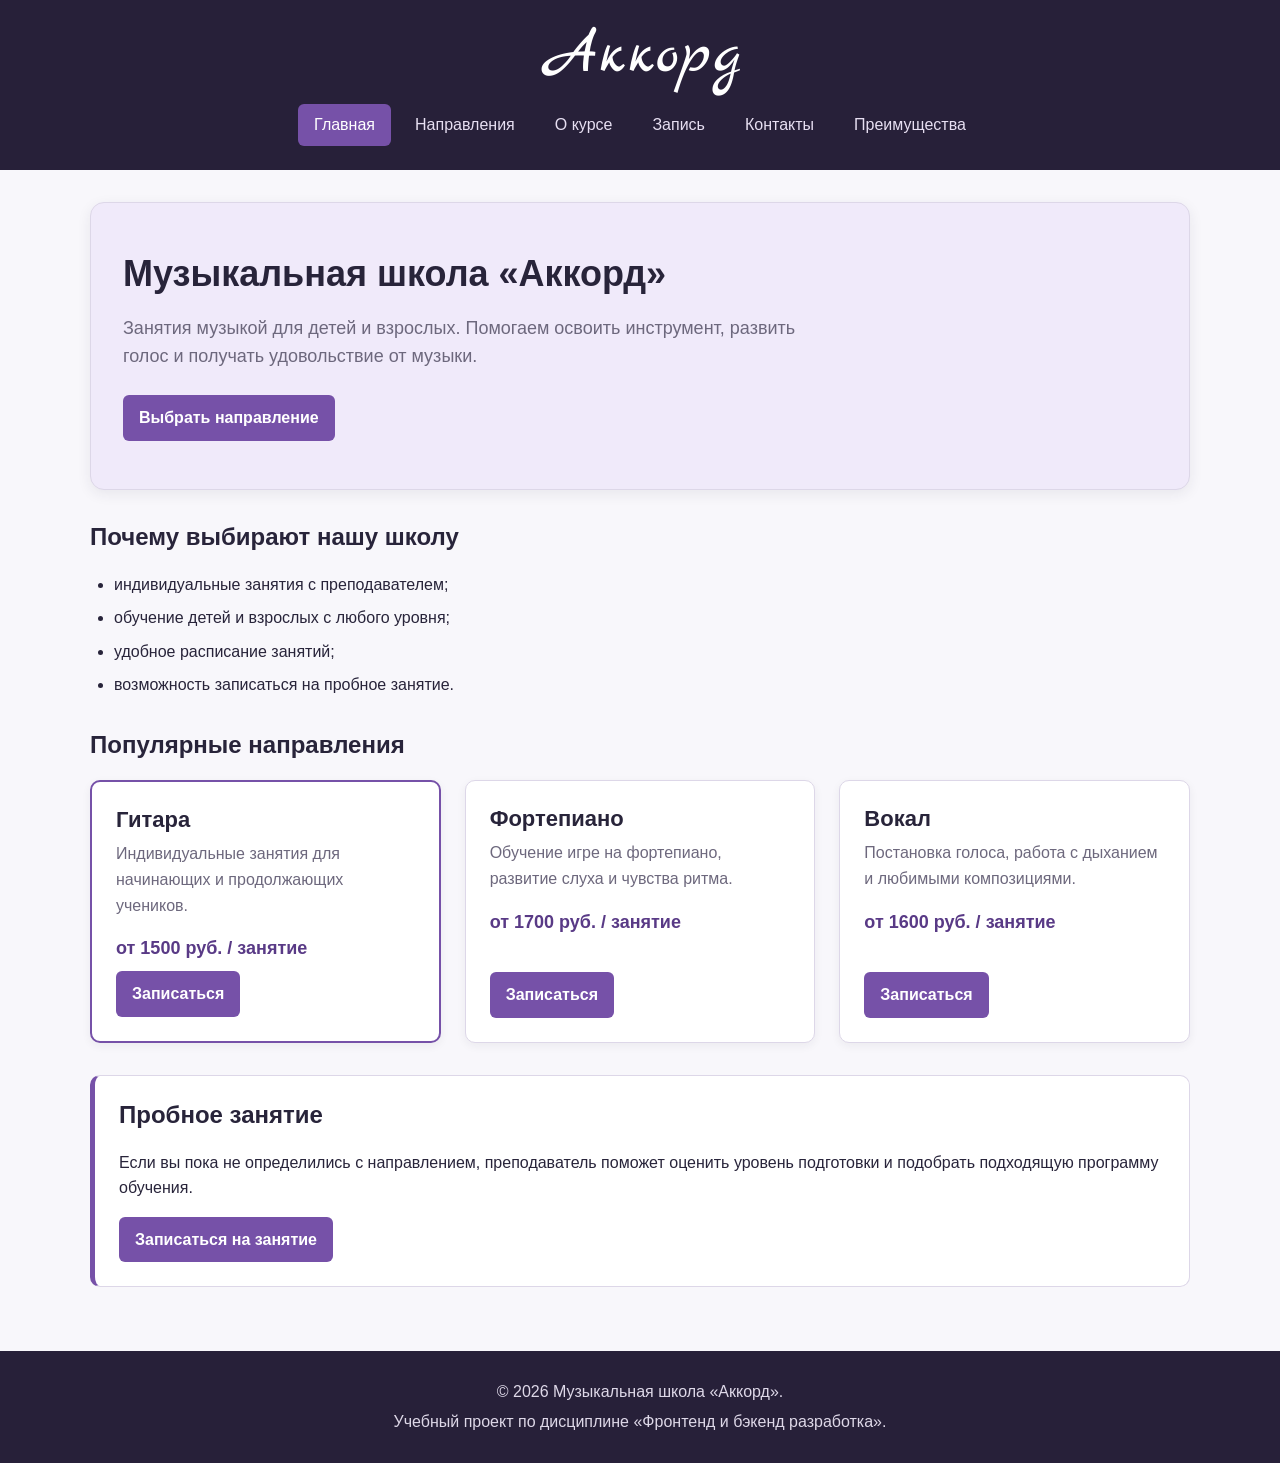
==== index.html @ 7a551390 "chore: import original KR1 school project" ====
<!DOCTYPE html>
<html lang="ru">
<head>
  <meta charset="UTF-8">
  <!-- Cтрока нужна для правильного отображения страницы на телефонах и планшетах -->
  <meta name="viewport" content="width=device-width, initial-scale=1.0">
  <meta name="description" content="Музыкальная школа Аккорд — занятия музыкой для детей и взрослых.">

  <meta property="og:type" content="website">
  <meta property="og:title" content="Музыкальная школа Аккорд">
  <meta property="og:description" content="Занятия вокалом, гитарой и фортепиано для детей и взрослых.">
  <meta property="og:image" content="https://zakhar-buldin.github.io/kr1-html-css-shop/images/guitar.jpg">

  <title>Музыкальная школа Аккорд</title>

  <!-- Подключение стилей -->
  <link rel="preconnect" href="https://fonts.googleapis.com">
  <link rel="preconnect" href="https://fonts.gstatic.com" crossorigin>
  <link
    href="https://fonts.googleapis.com/css2?family=Marck+Script&display=swap"
    rel="stylesheet"
  >

  <link rel="stylesheet" href="css/style.css">

  <!-- Подключение JavaScript-файла -->
  <!-- defer позволяет не блокировать разбор HTML и гарантирует выполнение скрипта после построения документа-->
  <script src="js/main.js" defer></script>
  
</head>
<body>
  <header class="site-header">
    <div class="site-header__inner">
      <a class="site-header__logo" href="index.html">Аккорд</a>

      <!-- Блок навигации, в котором находятся основные ссылки по сайту или странице -->
      <nav class="site-nav" aria-label="Основная навигация">
        <ul class="site-nav__list">
          <li class="site-nav__item">
            <a class="site-nav__link site-nav__link--active" href="index.html">
              Главная
            </a>
          </li>

          <li class="site-nav__item">
            <a class="site-nav__link" href="catalog.html">
              Направления
            </a>
          </li>

          <li class="site-nav__item">
            <a class="site-nav__link" href="product.html">
              О курсе
            </a>
          </li>

          <li class="site-nav__item">
            <a class="site-nav__link" href="order.html">
              Запись
            </a>
          </li>

          <li class="site-nav__item">
            <a class="site-nav__link" href="contacts.html">
              Контакты
            </a>
          </li>

          <li class="site-nav__item">
            <a class="site-nav__link" href="#advantages">
              Преимущества
            </a>
          </li>
        </ul>
      </nav>
    </div>
  </header>

  <main>
    <section class="hero">
      <h1>Музыкальная школа «Аккорд»</h1>

      <p>
        Занятия музыкой для детей и взрослых.
        Помогаем освоить инструмент, развить голос
        и получать удовольствие от музыки.
      </p>

      <a class="button button--primary" href="#popular">
        Выбрать направление
      </a>
    </section>

    <section class="section" id="advantages">
      <h2>Почему выбирают нашу школу</h2>

      <ul class="advantages-list">
        <li>индивидуальные занятия с преподавателем;</li>
        <li>обучение детей и взрослых с любого уровня;</li>
        <li>удобное расписание занятий;</li>
        <li>возможность записаться на пробное занятие.</li>
      </ul>
    </section>

    <section class="section" id="popular">
      <h2>Популярные направления</h2>

      <div class="products-grid">
        <article class="product-card product-card--featured">
          <h3 class="product-card__title">Гитара</h3>

          <p class="product-card__description">
            Индивидуальные занятия для начинающих и продолжающих учеников.
          </p>

          <p class="product-card__price">
            от 1500 руб. / занятие
          </p>

          <button
            class="button button--primary product-card__button"
            type="button"
            data-product="Гитара"
          >
            Записаться
          </button>
        </article>

        <article class="product-card">
          <h3 class="product-card__title">Фортепиано</h3>

          <p class="product-card__description">
            Обучение игре на фортепиано, развитие слуха и чувства ритма.
          </p>

          <p class="product-card__price">
            от 1700 руб. / занятие
          </p>

          <button
            class="button button--primary product-card__button"
            type="button"
            data-product="Фортепиано"
          >
            Записаться
          </button>
        </article>

        <article class="product-card">
          <h3 class="product-card__title">Вокал</h3>

          <p class="product-card__description">
            Постановка голоса, работа с дыханием и любимыми композициями.
          </p>

          <p class="product-card__price">
            от 1600 руб. / занятие
          </p>

          <button
            class="button button--primary product-card__button"
            type="button"
            data-product="Вокал"
          >
            Записаться
          </button>
        </article>
      </div>
    </section>

    <aside class="aside-info">
      <h2>Пробное занятие</h2>

      <p>
        Если вы пока не определились с направлением,
        преподаватель поможет оценить уровень подготовки
        и подобрать подходящую программу обучения.
      </p>

      <a class="button button--primary" href="order.html">
        Записаться на занятие
      </a>
    </aside>
  </main>

  <footer class="site-footer" id="contacts">
    <!-- &copy - HTML-сущность символа авторского права -->
    <p>&copy; 2026 Музыкальная школа «Аккорд».</p>
    <p>Учебный проект по дисциплине «Фронтенд и бэкенд разработка».</p>
  </footer>

  <!-- Форма записи на урок -->
  <dialog
    class="order-dialog"
    id="order-dialog"
    aria-labelledby="order-dialog-title"
  >
    <h2 class="order-dialog__title" id="order-dialog-title">
      Запись на пробное занятие
    </h2>
    
    <form class="order-form" id="order-form" action="#" method="post" novalidate>
      <input id="selected-product" name="selected-product" type="hidden">

      <div class="order-form__field">
        <label class="order-form__label" for="order-name">
          Имя
        </label>

        <input
          class="order-form__input"
          id="order-name"
          name="name"
          type="text"
          placeholder="Введите ваше имя"
          minlength="2"
          autocomplete="given-name"
          required
        >
      </div>

      <div class="order-form__field">
        <label class="order-form__label" for="order-email">
          E-mail
        </label>

        <input
          class="order-form__input"
          id="order-email"
          name="email"
          type="email"
          placeholder="example@mail.ru"
          autocomplete="email"
          required
        >
      </div>

      <div class="order-form__field">
        <label class="order-form__label" for="order-phone">
          Телефон
        </label>

        <input
          class="order-form__input"
          id="order-phone"
          name="phone"
          type="tel"
          inputmode="tel"
          placeholder="+7 (900) 000-00-00"
          pattern="^\+7 \(\d{3}\) \d{3}-\d{2}-\d{2}$"
          required
        >

        <small class="order-form__hint">
          Формат: +7 (900) 000-00-00
        </small>
      </div>

      <div class="order-form__field">
        <label class="order-form__label" for="order-date">
          Желаемая дата
        </label>

        <input
          class="order-form__input"
          id="order-date"
          name="date"
          type="date"
        >
      </div>

      <div class="order-form__field">
        <label class="order-form__label" for="order-topic">
          Направление
        </label>

        <select
          class="order-form__select"
          id="order-topic"
          name="topic"
          required
        >
          <option value="">Выберите направление</option>
          <option value="guitar">Гитара</option>
          <option value="piano">Фортепиано</option>
          <option value="vocal">Вокал</option>
        </select>
      </div>

      <div class="order-form__field">
        <label class="order-form__label" for="order-comment">
          Комментарий
        </label>

        <textarea
          class="order-form__textarea"
          id="order-comment"
          name="comment"
          rows="4"
          placeholder="Укажите дополнительную информацию"
        ></textarea>
      </div>

      <div class="order-form__field">
        <label class="order-form__label" for="order-agreement">
          <input
            class="order-form__checkbox"
            id="order-agreement"
            name="agreement"
            type="checkbox"
            required
          >
          Я согласен на обработку данных
        </label>
      </div>

      <div class="order-form__actions">
        <button
          class="button button--secondary"
          type="button"
          id="close-order-dialog"
        >
          Закрыть
        </button>

        <button class="button button--primary" type="submit">
          Отправить заявку
        </button>
      </div>
    </form>
  </dialog>

  <p class="success-message" id="success-message" hidden>
    Заявка успешно отправлена!
  </p>
</body>
</html>
---- css/style.css ----
/* ===============================
   1. Переменные проекта
   =============================== */

:root {
  /* Основные цвета проекта */
  --color-bg: #f8f7fb;
  --color-text: #28243a;
  --color-muted: #6d687d;
  --color-primary: #7651a8;
  --color-primary-dark: #593a86;
  --color-border: #ddd7e8;
  --color-surface: #ffffff;
  --color-surface-accent: #f0eafa;
  --color-header: #272039;
  --color-danger: #b00020;
  --color-success: #168a2f;
  --color-success-bg: #eefaf0;
  --color-white: #ffffff;

  /* Отступы */
  --space-xs: 4px;
  --space-sm: 8px;
  --space-md: 16px;
  --space-lg: 24px;
  --space-xl: 32px;

  /* Скругления */
  --radius-sm: 6px;
  --radius-md: 10px;
  --radius-lg: 14px;

  /* Размеры */
  --container-width: 1100px;
}


/* ===============================
   2. Базовые стили
   =============================== */

/* '*' - это универсальный селектор, то есть применяется ко всем элементам. */
* {
  box-sizing: border-box;
}

html {
  scroll-behavior: smooth;
}

body {
  margin: 0;
  font-family: Arial, sans-serif;
  line-height: 1.6;
  color: var(--color-text);
  background-color: var(--color-bg);
}

main {
  padding: var(--space-xl) var(--space-lg);
}

h1,
h2,
h3 {
  line-height: 1.25;
}

h1 {
  margin-top: 0;
}

img {
  max-width: 100%;
}


/* ===============================
   3. Шапка и навигация
   =============================== */

.site-header {
  padding: var(--space-lg);
  background-color: var(--color-header);
}

.site-header__inner {
  max-width: var(--container-width);
  margin: 0 auto;
}

.site-header__logo {
  display: block;
  margin-bottom: var(--space-md);
  font-family: "Marck Script", cursive;
  font-size: 64px;
  line-height: 1;
  font-weight: 400;
  color: var(--color-white);
  text-align: center;
  text-decoration: none;
}

.site-header__logo:hover {
  color: var(--color-white);
  opacity: 0.95;
}

/* Flexbox удобен для навигации, 
   потому что пункты меню можно располагать в одну строку и выравнивать по центру.*/
.site-nav__list {
  display: flex;
  flex-wrap: wrap;
  justify-content: center;
  align-items: center;
  gap: var(--space-sm);
  padding: 0;
  margin: 0;
  list-style: none;
}

.site-nav__item {
  display: block;
}

.site-nav__link {
  display: inline-block;
  padding: var(--space-sm) var(--space-md);
  color: #e7dff2;
  text-decoration: none;
  border-radius: var(--radius-sm);
}

/* :hover срабатывает при наведении мыши. */
.site-nav__link:hover {
  color: var(--color-white);
  background-color: var(--color-primary);
}

/* :focus-visible показывает фокус, например при навигации клавишей Tab. */
.site-nav__link:focus-visible {
  outline: 2px solid var(--color-white);
  outline-offset: 3px;
}

.site-nav__link--active {
  color: var(--color-white);
  background-color: var(--color-primary);
}


/* ===============================
   4. Общие элементы интерфейса
   =============================== */

a {
  color: var(--color-primary);
}

a:hover {
  color: var(--color-primary-dark);
}

a:focus-visible {
  outline: 2px solid var(--color-primary);
  outline-offset: 3px;
}

.button {
  display: inline-block;
  padding: 10px var(--space-md);
  font: inherit;
  font-weight: 600;
  text-align: center;
  text-decoration: none;
  border: none;
  border-radius: var(--radius-sm);
  cursor: pointer;
}

.button--primary {
  color: var(--color-white);
  background-color: var(--color-primary);
}

.button--primary:hover {
  color: var(--color-white);
  background-color: var(--color-primary-dark);
}

.button--secondary {
  color: var(--color-primary);
  background-color: var(--color-white);
  border: 1px solid var(--color-primary);
}

.button--secondary:hover {
  color: var(--color-white);
  background-color: var(--color-primary);
}

.button:focus-visible {
  outline: 2px solid var(--color-primary);
  outline-offset: 3px;
}

.button:disabled,
.button--disabled {
  opacity: 0.6;
  cursor: not-allowed;
}


/* ===============================
   5. Основные блоки страницы
   =============================== */

.hero {
  max-width: var(--container-width);
  margin: 0 auto var(--space-xl);
  padding: 48px var(--space-xl);
  background-color: var(--color-surface-accent);
  border: 1px solid var(--color-border);
  border-radius: var(--radius-lg);
  box-shadow: 0 4px 14px rgba(40, 36, 58, 0.08);
}

.hero h1 {
  margin-bottom: var(--space-md);
  font-size: 36px;
}

.hero p {
  max-width: 700px;
  margin-bottom: var(--space-lg);
  color: var(--color-muted);
  font-size: 18px;
}

.section {
  max-width: var(--container-width);
  margin: 0 auto var(--space-xl);
}

.section h1,
.section h2 {
  margin-top: 0;
}

.advantages-list {
  padding-left: var(--space-lg);
}

.advantages-list li {
  margin-bottom: var(--space-sm);
}

.aside-info {
  max-width: var(--container-width);
  margin: 0 auto var(--space-xl);
  padding: var(--space-lg);
  border: 1px solid var(--color-border);
  border-left: 5px solid var(--color-primary);
  border-radius: var(--radius-md);
  background-color: var(--color-surface);
}

.aside-info h2 {
  margin-top: 0;
}


/* ===============================
   6. Карточки направлений
   =============================== */

/* grid создаёт три одинаковых столбца для карточек. 1fr — одна доля свободного пространства */
.products-grid {
  display: grid;
  grid-template-columns: repeat(3, 1fr);
  gap: var(--space-lg);
}

.product-card {
  display: flex;
  flex-direction: column;
  gap: var(--space-sm);
  padding: var(--space-lg);
  border: 1px solid var(--color-border);
  border-radius: var(--radius-md);
  background-color: var(--color-surface);
  box-shadow: 0 3px 10px rgba(40, 36, 58, 0.06);
}

.product-card:hover {
  border-color: var(--color-primary);
  box-shadow: 0 5px 14px rgba(40, 36, 58, 0.12);
}

.product-card--featured {
  border: 2px solid var(--color-primary);
}

.product-card__title {
  margin: 0;
  font-size: 22px;
}

.product-card__description {
  margin: 0;
  color: var(--color-muted);
}

.product-card__price {
  margin: var(--space-sm) 0 0;
  font-size: 18px;
  font-weight: 700;
  color: var(--color-primary-dark);
}

.product-card__button {
  margin-top: auto;
  align-self: flex-start;
}


/* ===============================
   7. Хлебные крошки
   =============================== */

.breadcrumbs {
  max-width: var(--container-width);
  margin: 0 auto var(--space-lg);
  font-size: 14px;
  color: var(--color-muted);
}

.breadcrumbs__link {
  color: var(--color-primary);
}

.breadcrumbs__current::before {
  content: " / ";
  color: var(--color-muted);
}


/* ===============================
   8. Каталог
   =============================== */

.catalog-layout {
  max-width: var(--container-width);
  margin: 0 auto var(--space-xl);
  display: grid;
  grid-template-columns: 260px 1fr;
  grid-template-areas: "filters products";
  gap: var(--space-lg);
}

.catalog-filters {
  grid-area: filters;
  align-self: start;
  padding: var(--space-lg);
  border: 1px solid var(--color-border);
  border-radius: var(--radius-md);
  background-color: var(--color-surface);
  box-shadow: 0 3px 10px rgba(40, 36, 58, 0.06);
}

.catalog-filters__title {
  margin-top: 0;
}

.catalog-filters__form {
  display: grid;
  gap: var(--space-md);
}

.catalog-filters__group {
  margin: 0;
  padding: var(--space-md);
  border: 1px solid var(--color-border);
  border-radius: var(--radius-sm);
}

.catalog-filters__legend {
  padding: 0 var(--space-xs);
  font-weight: 700;
}

.catalog-filters__label {
  display: block;
  margin-bottom: var(--space-sm);
}

.catalog-filters__label:last-child {
  margin-bottom: 0;
}

.catalog-filters__checkbox {
  margin-right: var(--space-xs);
}

.catalog-filters__input {
  width: 100%;
  padding: 9px 10px;
  margin-bottom: var(--space-sm);
  border: 1px solid var(--color-border);
  border-radius: var(--radius-sm);
  font: inherit;
  background-color: var(--color-white);
}

.catalog-filters__input:hover {
  border-color: var(--color-primary);
}

.catalog-filters__input:focus-visible {
  outline: 2px solid var(--color-primary);
  outline-offset: 2px;
}

.catalog-layout__products {
  grid-area: products;
}

.catalog-layout__products h2 {
  margin-top: 0;
}


/* ===============================
   9. Страница курса
   =============================== */

.product-details {
  max-width: var(--container-width);
  margin: 0 auto var(--space-xl);
  padding: var(--space-lg);
  display: grid;
  grid-template-columns: 1fr 1fr;
  gap: var(--space-xl);
  border: 1px solid var(--color-border);
  border-radius: var(--radius-lg);
  background-color: var(--color-surface);
  box-shadow: 0 4px 14px rgba(40, 36, 58, 0.08);
}

/* relative = "относительно меня" */
.product-details__image-wrapper {
  position: relative;
}

.product-details__image {
  display: block;
  width: 100%;
  border-radius: var(--radius-md);
}

/* absolute = "поставь меня в конкретное место" */
/* z-index: 1 показывает бейдж поверх элемента с более низким слоем, в данном случае поверх image */
.product-details__badge {
  position: absolute;
  top: var(--space-md);
  right: var(--space-md);
  padding: 6px 10px;
  color: var(--color-white);
  font-size: 14px;
  font-weight: 700;
  background-color: var(--color-primary);
  border-radius: var(--radius-sm);
  z-index: 1;
}

.product-details__content {
  align-self: center;
}

.product-details__title {
  margin-top: 0;
  margin-bottom: var(--space-md);
}

.product-details__description {
  color: var(--color-muted);
}

.product-details__price {
  margin: var(--space-lg) 0;
  font-size: 22px;
  font-weight: 700;
  color: var(--color-primary-dark);
}


/* ===============================
   10. Таблица характеристик
   =============================== */

.product-table {
  width: 100%;
  border-collapse: collapse;
  background-color: var(--color-surface);
}

.product-table caption {
  margin-bottom: var(--space-md);
  font-weight: 700;
  text-align: left;
}

.product-table th,
.product-table td {
  padding: var(--space-md);
  border: 1px solid var(--color-border);
  text-align: left;
}

.product-table th {
  color: var(--color-white);
  background-color: var(--color-primary);
}

.product-table tbody tr:nth-child(even) {
  background-color: var(--color-surface-accent);
}


/* ===============================
   11. Форма
   =============================== */

.order-section {
  max-width: 700px;
  margin: 0 auto var(--space-xl);
}

.order-form--page {
  padding: var(--space-lg);
  border: 1px solid var(--color-border);
  border-radius: var(--radius-md);
  background-color: var(--color-surface);
  box-shadow: 0 4px 14px rgba(40, 36, 58, 0.08);
}

.order-form__field {
  margin-bottom: var(--space-md);
}

.order-form__label {
  display: block;
  margin-bottom: var(--space-xs);
  font-weight: 600;
}

.order-form__input,
.order-form__select,
.order-form__textarea {
  width: 100%;
  padding: 10px 12px;
  color: var(--color-text);
  border: 1px solid var(--color-border);
  border-radius: var(--radius-sm);
  font: inherit;
  background-color: var(--color-white);
}

.order-form__textarea {
  resize: vertical;
}

.order-form__checkbox {
  width: auto;
  margin-right: var(--space-xs);
}

.order-form__hint {
  display: block;
  margin-top: var(--space-xs);
  color: var(--color-muted);
}

.order-form__input:hover,
.order-form__select:hover,
.order-form__textarea:hover {
  border-color: var(--color-primary);
}

.order-form__input:focus-visible,
.order-form__select:focus-visible,
.order-form__textarea:focus-visible {
  outline: 2px solid var(--color-primary);
  outline-offset: 2px;
}

.order-form__actions {
  display: flex;
  gap: var(--space-md);
  margin-top: var(--space-lg);
}

[aria-invalid="true"] {
  border-color: var(--color-danger);
}


/* ===============================
   12. Модальное окно
   =============================== */

.order-dialog {
  width: min(100% - 32px, 560px);
  padding: var(--space-lg);
  color: var(--color-text);
  border: none;
  border-radius: var(--radius-lg);
  background-color: var(--color-surface);
  box-shadow: 0 8px 24px rgba(40, 36, 58, 0.2);
}

.order-dialog::backdrop {
  background-color: rgba(25, 20, 38, 0.6);
}

.order-dialog__title {
  margin-top: 0;
  color: var(--color-primary-dark);
}

.success-message {
  max-width: var(--container-width);
  margin: var(--space-lg) auto;
  padding: var(--space-md);
  color: var(--color-success);
  border: 1px solid #bcdcc4;
  border-left: 5px solid var(--color-success);
  border-radius: var(--radius-sm);
  background-color: var(--color-success-bg);
}


/* ===============================
   13. Страница контактов
   =============================== */

.contacts-section {
  max-width: var(--container-width);
  margin: 0 auto var(--space-xl);
  padding: var(--space-lg);
  border: 1px solid var(--color-border);
  border-radius: var(--radius-md);
  background-color: var(--color-surface);
  box-shadow: 0 3px 10px rgba(40, 36, 58, 0.06);
}

.contacts-section h2 {
  margin-top: 0;
}

.contacts {
  font-style: normal;
}

.contacts__item {
  margin: 0 0 var(--space-md);
}

.contacts__item:last-child {
  margin-bottom: 0;
}

.contacts__link {
  color: var(--color-primary);
}


/* ===============================
   14. Подвал
   =============================== */

.site-footer {
  padding: var(--space-lg);
  color: #ded8e8;
  text-align: center;
  background-color: var(--color-header);
}

.site-footer p {
  margin: var(--space-xs) 0;
}


/* ===============================
   15. Дополнительные состояния
   =============================== */

:target {
  outline: 2px dashed var(--color-primary);
  outline-offset: 4px;
}
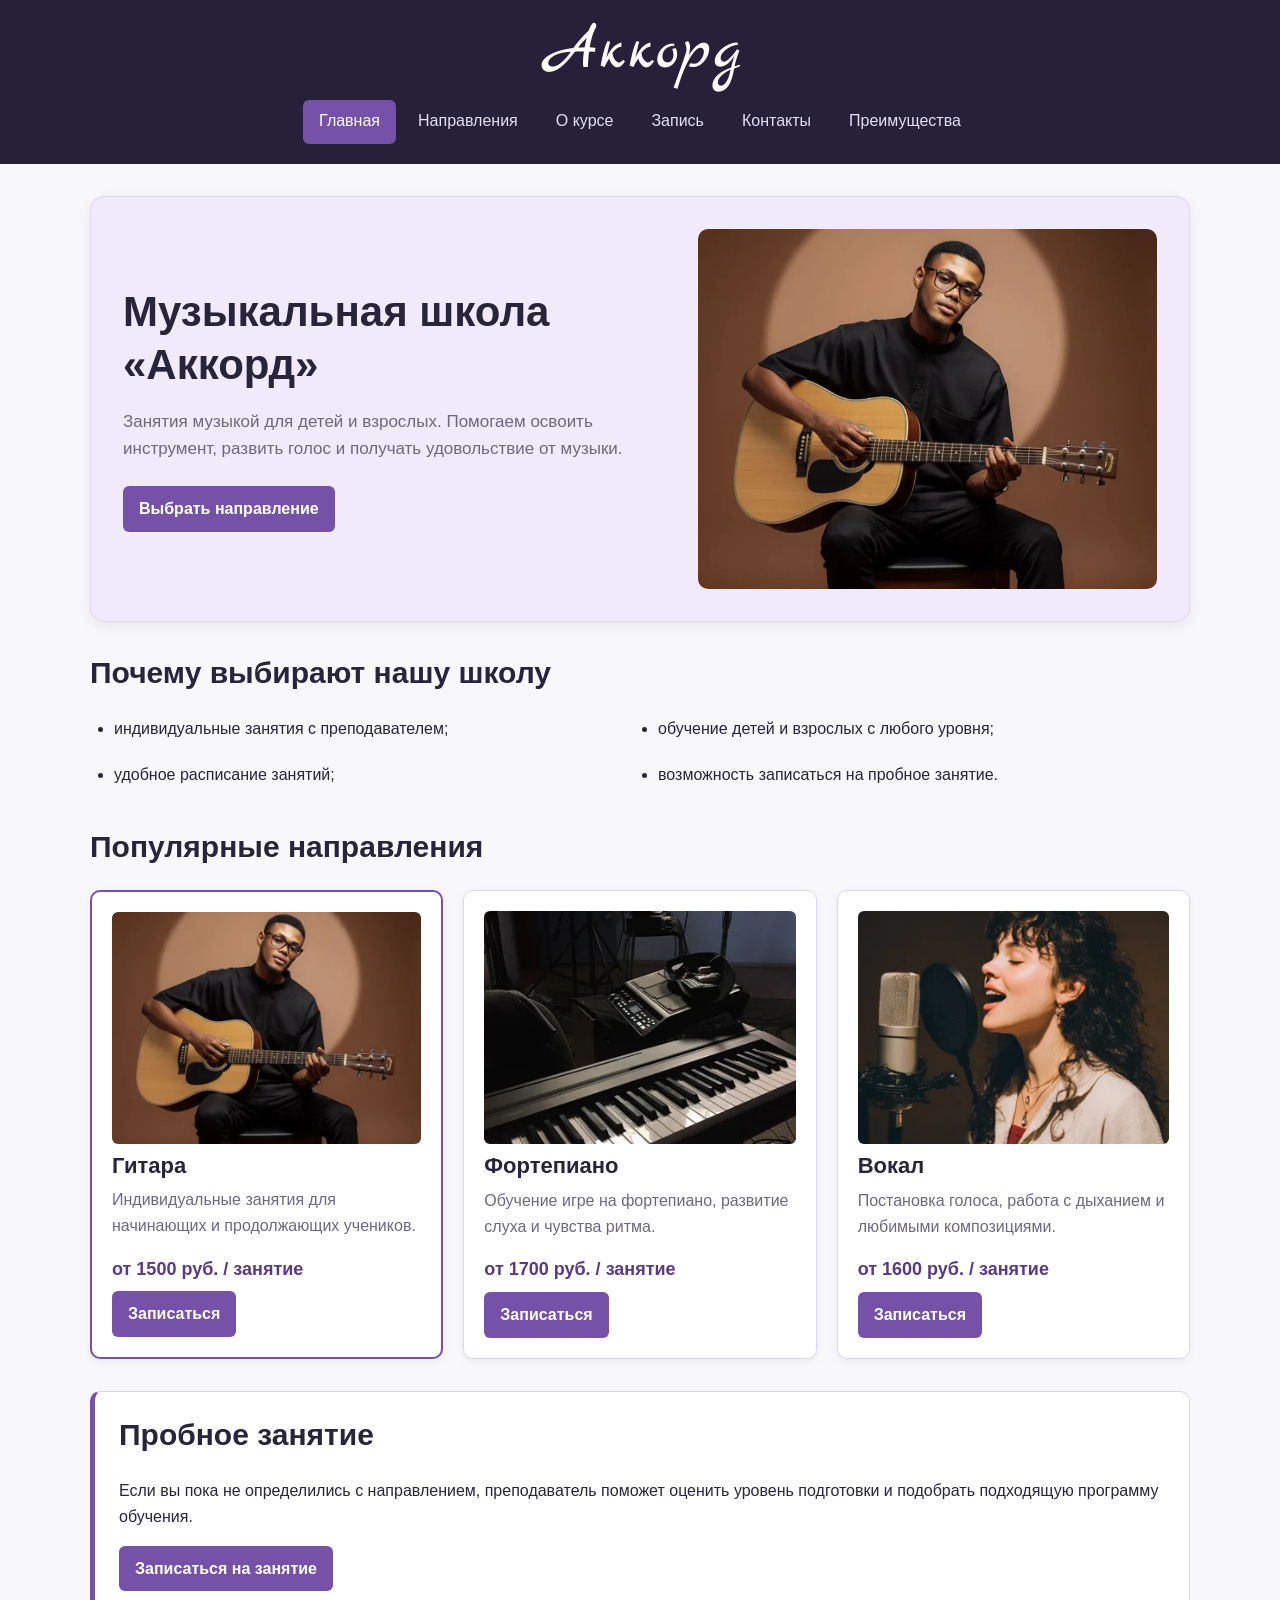
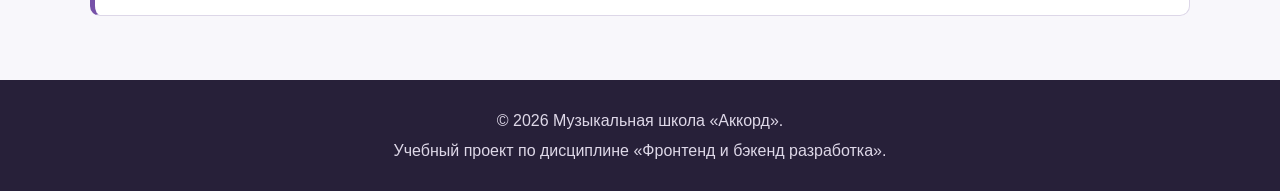
==== commit 6dc831b3: "feat: adapt Akkord school layout and improve accessibility" ====
--- a/index.html
+++ b/index.html
@@ -9,7 +9,7 @@
   <meta property="og:type" content="website">
   <meta property="og:title" content="Музыкальная школа Аккорд">
   <meta property="og:description" content="Занятия вокалом, гитарой и фортепиано для детей и взрослых.">
-  <meta property="og:image" content="https://zakhar-buldin.github.io/kr1-html-css-shop/images/guitar.jpg">
+  <meta property="og:image" content="https://zakhar-buldin.github.io/kr3-responsive-shop/images/guitar.jpg">
 
   <title>Музыкальная школа Аккорд</title>
 
@@ -22,6 +22,7 @@
   >
 
   <link rel="stylesheet" href="css/style.css">
+  <link rel="stylesheet" href="css/responsive.css">
 
   <!-- Подключение JavaScript-файла -->
   <!-- defer позволяет не блокировать разбор HTML и гарантирует выполнение скрипта после построения документа-->
@@ -29,15 +30,17 @@
   
 </head>
 <body>
+  <a class="skip-link" href="#main">Перейти к содержимому</a>
   <header class="site-header">
     <div class="site-header__inner">
       <a class="site-header__logo" href="index.html">Аккорд</a>
 
       <!-- Блок навигации, в котором находятся основные ссылки по сайту или странице -->
-      <nav class="site-nav" aria-label="Основная навигация">
+      <button class="menu-toggle" type="button" aria-expanded="false" aria-controls="main-nav" hidden>Меню</button>
+      <nav id="main-nav" class="site-nav" aria-label="Основная навигация">
         <ul class="site-nav__list">
           <li class="site-nav__item">
-            <a class="site-nav__link site-nav__link--active" href="index.html">
+            <a class="site-nav__link site-nav__link--active" aria-current="page" href="index.html">
               Главная
             </a>
           </li>
@@ -76,8 +79,9 @@
     </div>
   </header>
 
-  <main>
+  <main id="main" tabindex="-1">
     <section class="hero">
+      <div class="hero__content">
       <h1>Музыкальная школа «Аккорд»</h1>
 
       <p>
@@ -89,7 +93,11 @@
       <a class="button button--primary" href="#popular">
         Выбрать направление
       </a>
-    </section>
+    </div>
+<picture>
+  <source type="image/webp" srcset="images/guitar-360.webp 360w, images/guitar-720.webp 720w" sizes="(min-width: 900px) 400px, 85vw">
+  <img class="hero__image" src="images/guitar.jpg" alt="Гитара — одно из направлений школы" width="735" height="939" fetchpriority="high" decoding="async">
+</picture></section>
 
     <section class="section" id="advantages">
       <h2>Почему выбирают нашу школу</h2>
@@ -106,7 +114,11 @@
       <h2>Популярные направления</h2>
 
       <div class="products-grid">
-        <article class="product-card product-card--featured">
+        <article class="product-card product-card--featured" data-category="instruments" data-price="1500">
+<picture>
+  <source type="image/webp" srcset="images/guitar-360.webp 360w, images/guitar-720.webp 720w" sizes="(min-width: 1100px) 250px, (min-width: 640px) 40vw, 85vw">
+  <img class="product-card__image" src="images/guitar.jpg" alt="Гитара" width="735" height="939" loading="lazy" decoding="async">
+</picture>
           <h3 class="product-card__title">Гитара</h3>
 
           <p class="product-card__description">
@@ -126,7 +138,11 @@
           </button>
         </article>
 
-        <article class="product-card">
+        <article class="product-card" data-category="instruments" data-price="1700">
+<picture>
+  <source type="image/webp" srcset="images/piano-360.webp 360w, images/piano-720.webp 720w" sizes="(min-width: 1100px) 250px, (min-width: 640px) 40vw, 85vw">
+  <img class="product-card__image" src="images/piano.jpg" alt="Фортепиано" width="736" height="981" loading="lazy" decoding="async">
+</picture>
           <h3 class="product-card__title">Фортепиано</h3>
 
           <p class="product-card__description">
@@ -146,7 +162,11 @@
           </button>
         </article>
 
-        <article class="product-card">
+        <article class="product-card" data-category="vocal" data-price="1600">
+<picture>
+  <source type="image/webp" srcset="images/vocal-360.webp 360w, images/vocal-720.webp 720w" sizes="(min-width: 1100px) 250px, (min-width: 640px) 40vw, 85vw">
+  <img class="product-card__image" src="images/vocal.jpg" alt="Вокал" width="1018" height="1018" loading="lazy" decoding="async">
+</picture>
           <h3 class="product-card__title">Вокал</h3>
 
           <p class="product-card__description">
@@ -195,16 +215,18 @@
     id="order-dialog"
     aria-labelledby="order-dialog-title"
   >
+    <button class="dialog-close" type="button" aria-label="Закрыть окно записи">×</button>
     <h2 class="order-dialog__title" id="order-dialog-title">
       Запись на пробное занятие
     </h2>
-    
+    <p id="selected-course-text"></p>
     <form class="order-form" id="order-form" action="#" method="post" novalidate>
+      <p class="form-note">* — обязательные поля. Учебная форма, данные не отправляются.</p>
       <input id="selected-product" name="selected-product" type="hidden">
 
       <div class="order-form__field">
         <label class="order-form__label" for="order-name">
-          Имя
+          Имя *
         </label>
 
         <input
@@ -221,7 +243,7 @@
 
       <div class="order-form__field">
         <label class="order-form__label" for="order-email">
-          E-mail
+          E-mail *
         </label>
 
         <input
@@ -237,22 +259,22 @@
 
       <div class="order-form__field">
         <label class="order-form__label" for="order-phone">
-          Телефон
+          Телефон *
         </label>
 
         <input
           class="order-form__input"
-          id="order-phone"
+          id="order-phone" aria-describedby="order-phone-hint"
           name="phone"
           type="tel"
           inputmode="tel"
           placeholder="+7 (900) 000-00-00"
-          pattern="^\+7 \(\d{3}\) \d{3}-\d{2}-\d{2}$"
+          autocomplete="tel"
           required
         >
 
-        <small class="order-form__hint">
-          Формат: +7 (900) 000-00-00
+        <small class="order-form__hint" id="order-phone-hint">
+          Например: +7 (900) 000-00-00. Можно вводить без скобок.
         </small>
       </div>
 
@@ -271,7 +293,7 @@
 
       <div class="order-form__field">
         <label class="order-form__label" for="order-topic">
-          Направление
+          Направление *
         </label>
 
         <select
@@ -287,7 +309,7 @@
         </select>
       </div>
 
-      <div class="order-form__field">
+      <div class="order-form__field order-form__field--wide">
         <label class="order-form__label" for="order-comment">
           Комментарий
         </label>
@@ -301,7 +323,7 @@
         ></textarea>
       </div>
 
-      <div class="order-form__field">
+      <div class="order-form__field order-form__field--wide">
         <label class="order-form__label" for="order-agreement">
           <input
             class="order-form__checkbox"
@@ -330,8 +352,8 @@
     </form>
   </dialog>
 
-  <p class="success-message" id="success-message" hidden>
-    Заявка успешно отправлена!
+  <p class="success-message" role="status" tabindex="-1" id="success-message" hidden>
+    Демонстрация: форма заполнена корректно. Данные никуда не отправлены.
   </p>
 </body>
 </html>
--- a/css/style.css
+++ b/css/style.css
@@ -14,7 +14,7 @@
   --color-surface-accent: #f0eafa;
   --color-header: #272039;
   --color-danger: #b00020;
-  --color-success: #168a2f;
+  --color-success: #126b26;
   --color-success-bg: #eefaf0;
   --color-white: #ffffff;
 
--- a/css/responsive.css
+++ b/css/responsive.css
@@ -0,0 +1,389 @@
+/* КР №3: Mobile First. Подключается после style.css из КР №1. */
+*, *::before, *::after {
+  box-sizing: border-box;
+}
+[hidden] {
+  display: none !important;
+}
+img, video {
+  max-width: 100%;
+  height: auto;
+}
+picture {
+  display: block;
+  min-width: 0;
+}
+main {
+  padding: 24px 16px;
+}
+main > *, .catalog-layout > *, .product-details > * {
+  min-width: 0;
+}
+h1 {
+  font-size: clamp(28px, 4vw, 40px);
+}
+h2 {
+  font-size: clamp(23px, 3vw, 30px);
+}
+p, h1, h2, h3, a, th, td {
+  overflow-wrap: anywhere;
+}
+section[id] {
+  scroll-margin-top: 24px;
+}
+.button, .menu-toggle, .dialog-close, summary {
+  min-height: 44px;
+}
+.button {
+  max-width: 100%;
+}
+
+/* Фокус и ссылка пропуска к содержимому. */
+:focus-visible {
+  outline: 3px solid #593a86;
+  outline-offset: 4px;
+  box-shadow: 0 0 0 3px #fff;
+}
+.skip-link {
+  position: absolute;
+  top: 8px;
+  left: 8px;
+  transform: translateY(-160%);
+  z-index: 1000;
+  padding: 12px 16px;
+  background: #fff;
+  color: #272039;
+  border-radius: 6px;
+}
+.skip-link:focus {
+  transform: translateY(0);
+}
+#main:focus {
+  outline: none;
+}
+/* Цель skip-link, не интерактивный элемент. */
+
+/* Flexbox: шапка и меню. Без JS ссылки доступны. */
+.site-header {
+  padding: 20px 16px;
+}
+.site-header__inner {
+  display: flex;
+  flex-wrap: wrap;
+  align-items: center;
+  gap: 16px;
+}
+.site-header__logo {
+  margin: 0;
+  font-size: 52px;
+  text-align: left;
+}
+.menu-toggle {
+  margin-left: auto;
+  padding: 10px 18px;
+  font: inherit;
+  color: #fff;
+  background: transparent;
+  border: 1px solid #e7dff2;
+  border-radius: 6px;
+  cursor: pointer;
+}
+.site-nav {
+  width: 100%;
+}
+.site-nav__list {
+  flex-direction: column;
+  align-items: stretch;
+  gap: 6px;
+}
+.site-nav__link {
+  display: block;
+  min-height: 44px;
+}
+.site-nav--enhanced:not(.site-nav--open) {
+  display: none;
+}
+
+/* Grid: на телефоне одна колонка. */
+.hero {
+  display: grid;
+  gap: 24px;
+  padding: 24px;
+  align-items: center;
+}
+.hero h1 {
+  font-size: clamp(28px, 4vw, 42px);
+}
+.hero p {
+  font-size: 17px;
+}
+.hero__image {
+  display: block;
+  width: 100%;
+  max-height: 360px;
+  object-fit: cover;
+  border-radius: 10px;
+}
+.products-grid {
+  grid-template-columns: minmax(0, 1fr);
+  gap: 20px;
+}
+.product-card {
+  min-width: 0;
+  padding: 20px;
+}
+.product-card__image {
+  display: block;
+  width: 100%;
+  aspect-ratio: 4 / 3;
+  object-fit: cover;
+  border-radius: 6px;
+}
+.advantages-list {
+  display: grid;
+  gap: 12px;
+}
+
+/* Фильтры над каталогом; details доступен без JS. */
+.catalog-layout {
+  grid-template-columns: minmax(0, 1fr);
+  grid-template-areas: 'filters' 'products';
+}
+.catalog-filters {
+  padding: 20px;
+}
+.filter-panel summary {
+  padding: 10px 0;
+  cursor: pointer;
+  color: var(--color-primary-dark);
+  font-weight: bold;
+}
+.filter-panel[open] summary {
+  margin-bottom: 12px;
+}
+.catalog-filters__label {
+  padding-block: 6px;
+}
+.catalog-filters__input {
+  min-height: 44px;
+}
+.catalog-filters__checkbox, .order-form__checkbox {
+  width: 20px;
+  height: 20px;
+  vertical-align: middle;
+  accent-color: var(--color-primary-dark);
+}
+.product-details {
+  grid-template-columns: minmax(0, 1fr);
+  padding: 20px;
+  gap: 24px;
+}
+.product-details__image {
+  max-height: 440px;
+  object-fit: cover;
+}
+.product-details__badge {
+  max-width: calc(100% - 32px);
+}
+
+/* Мобильные карточки характеристик. Сохраняем table/th/scope и явные роли. */
+.table-wrapper {
+  width: 100%;
+}
+.product-table, .product-table tbody {
+  display: block;
+}
+.product-table caption {
+  display: block;
+}
+.product-table thead {
+  position: absolute;
+  width: 1px;
+  height: 1px;
+  overflow: hidden;
+  clip-path: inset(50%);
+}
+.product-table tbody {
+  display: grid;
+  gap: 12px;
+}
+.product-table tbody tr {
+  display: grid;
+  border: 1px solid var(--color-border);
+  border-radius: 10px;
+  overflow: hidden;
+}
+.product-table tbody th, .product-table tbody td {
+  display: block;
+  padding: 10px 16px;
+  border: 0;
+}
+.product-table tbody th {
+  color: var(--color-primary-dark);
+  background: var(--color-surface-accent);
+}
+.product-table tbody td {
+  background: #fff;
+}
+
+/* Формы: широкие поля, перенос кнопок, прокрутка диалога. */
+.order-form {
+  display: grid;
+  grid-template-columns: minmax(0, 1fr);
+  gap: 16px;
+}
+.order-form__field {
+  min-width: 0;
+  margin: 0;
+}
+.order-form__input, .order-form__select, .order-form__textarea {
+  min-width: 0;
+  min-height: 44px;
+  font-size: 16px;
+}
+.order-form__textarea {
+  min-height: 120px;
+}
+.order-form__actions {
+  flex-wrap: wrap;
+  margin-top: 8px;
+}
+.order-form__actions .button {
+  flex: 1 1 180px;
+}
+.order-form__field--wide, .order-form__actions, .form-note {
+  grid-column: 1 / -1;
+}
+.form-note {
+  margin: 0;
+  color: var(--color-muted);
+  font-size: 14px;
+}
+.order-form--page {
+  padding: 20px;
+}
+.order-dialog {
+  max-height: calc(100dvh - 32px);
+  overflow: auto;
+  padding: 20px;
+}
+.dialog-close {
+  display: block;
+  margin-left: auto;
+  width: 44px;
+  border: 1px solid var(--color-border);
+  border-radius: 6px;
+  background: #fff;
+  color: var(--color-primary-dark);
+  font-size: 28px;
+  cursor: pointer;
+}
+body:has(dialog[open]) {
+  overflow: hidden;
+}
+.success-message:focus {
+  outline: 3px solid var(--color-primary-dark);
+  outline-offset: 3px;
+}
+
+/* 640px: две карточки и обычная таблица. */
+@media (min-width: 640px) {
+  main {
+    padding: 32px 24px;
+  }
+  .products-grid {
+    grid-template-columns: repeat(2, minmax(0, 1fr));
+  }
+  .advantages-list {
+    grid-template-columns: repeat(2, minmax(0, 1fr));
+  }
+  .table-wrapper {
+    overflow-x: auto;
+  }
+  .product-table {
+    display: table;
+  }
+  .product-table caption {
+    display: table-caption;
+  }
+  .product-table thead {
+    position: static;
+    display: table-header-group;
+    width: auto;
+    height: auto;
+    overflow: visible;
+    clip-path: none;
+  }
+  .product-table tbody {
+    display: table-row-group;
+  }
+  .product-table tbody tr {
+    display: table-row;
+  }
+  .product-table tbody th, .product-table tbody td {
+    display: table-cell;
+    border: 1px solid var(--color-border);
+    padding: 16px;
+  }
+}
+/* 768px: горизонтальное меню, двухколоночная форма страницы. */
+@media (min-width: 768px) {
+  .site-header__logo {
+    margin-inline: auto;
+    font-size: 64px;
+  }
+  .menu-toggle {
+    display: none;
+  }
+  .site-nav--enhanced:not(.site-nav--open) {
+    display: block;
+  }
+  .site-nav__list {
+    flex-direction: row;
+    flex-wrap: wrap;
+    justify-content: center;
+  }
+  .order-form--page {
+    grid-template-columns: repeat(2, minmax(0, 1fr));
+    padding: 24px;
+  }
+  .hero {
+    padding: 32px;
+  }
+}
+/* 900px: фотография и текст рядом. */
+@media (min-width: 900px) {
+  .hero {
+    grid-template-columns: 1.2fr 1fr;
+  }
+  .product-details {
+    grid-template-columns: repeat(2, minmax(0, 1fr));
+    padding: 24px;
+  }
+}
+/* 1100px: боковой фильтр и три карточки. */
+@media (min-width: 1100px) {
+  .products-grid {
+    grid-template-columns: repeat(3, minmax(0, 1fr));
+  }
+  .catalog-layout {
+    grid-template-columns: 250px minmax(0, 1fr);
+    grid-template-areas: 'filters products';
+  }
+  .catalog-filters {
+    position: sticky;
+    top: 24px;
+  }
+  .catalog-layout .products-grid {
+    gap: 16px;
+  }
+  .catalog-layout .product-card {
+    padding: 16px;
+  }
+}
+/* Системная настройка уменьшения движения. */
+@media (prefers-reduced-motion: reduce) {
+  html {
+    scroll-behavior: auto;
+  }
+}
